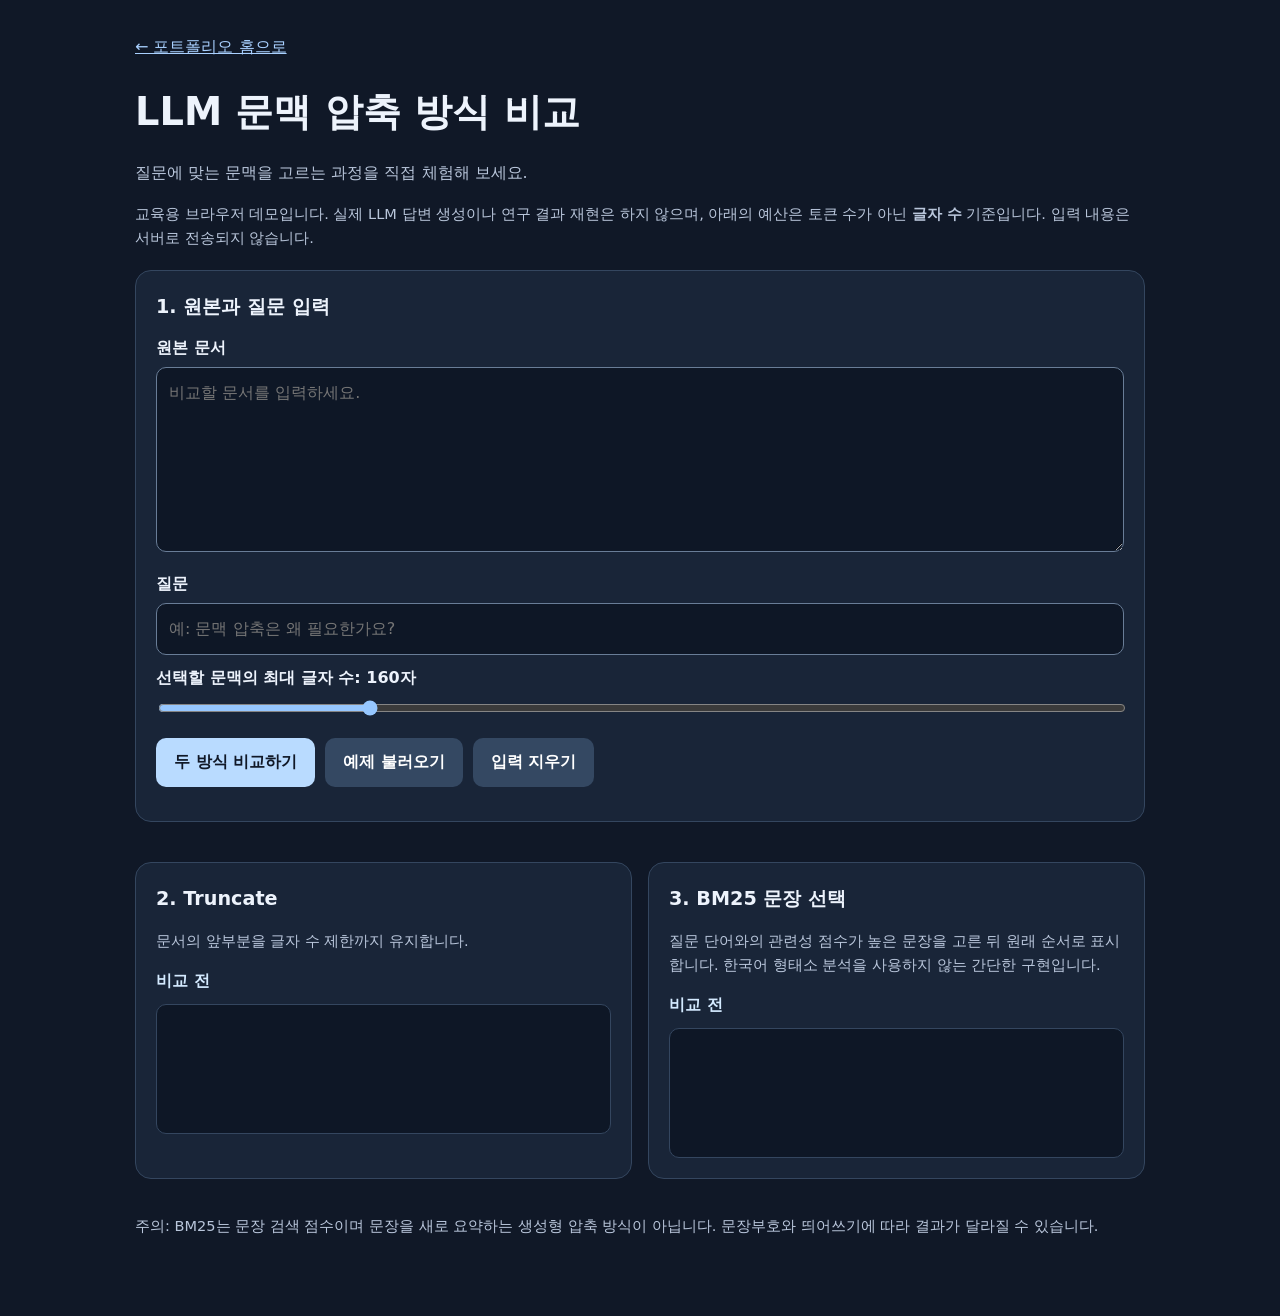
==== site/static/demo/index.html @ 57c864ce "fix: clear outdated compression results when input changes" ====
<!doctype html>
<html lang="ko">
<head>
  <meta charset="utf-8">
  <meta name="viewport" content="width=device-width, initial-scale=1">
  <meta name="description" content="Truncate와 BM25를 비교하는 문맥 선택 교육용 데모">
  <title>LLM 문맥 압축 데모 | My Portfolio</title>
  <style>
    :root {color-scheme:dark; font-family:system-ui,'Malgun Gothic',sans-serif; background:#101827; color:#edf3fc}
    * {box-sizing:border-box}
    body {margin:0; line-height:1.65}
    main {max-width:1050px; margin:auto; padding:34px 20px 64px}
    a {color:#a9d0ff}
    h1 {font-size:clamp(1.6rem,4vw,2.4rem); margin:20px 0 8px}
    h2 {font-size:1.2rem; margin:0 0 12px}
    .muted {color:#b9c6db}
    .panel {background:#192538; border:1px solid #34465f; border-radius:16px; padding:20px; margin:20px 0}
    .grid {display:grid; grid-template-columns:1fr 1fr; gap:16px}
    textarea,input[type=text] {width:100%; border:1px solid #697d97; background:#0e1726; color:#fff; border-radius:10px; padding:12px; font:inherit}
    textarea {min-height:185px; resize:vertical}
    label {display:block; font-weight:700; margin:10px 0 6px}
    input[type=range] {width:100%; accent-color:#96c7ff}
    button {background:#b9dbff; border:0; color:#101827; padding:11px 18px; border-radius:10px; font:inherit; font-weight:700; cursor:pointer}
    button.secondary {background:#344862; color:#fff}
    button:hover {filter:brightness(1.08)}
    :focus-visible {outline:3px solid #ffdb7b; outline-offset:3px}
    .actions {display:flex; flex-wrap:wrap; gap:10px; margin-top:14px}
    .result {white-space:pre-wrap; overflow-wrap:anywhere; background:#0e1726; border:1px solid #34465f; border-radius:10px; padding:14px; min-height:130px}
    .stats {font-weight:700; color:#d4eaff; margin-bottom:10px}
    .note {font-size:.91rem; color:#b9c6db}
    @media(max-width:720px) {.grid {grid-template-columns:1fr} main {padding:20px 14px 48px} .panel{padding:15px}}
  </style>
</head>
<body>
<main>
  <a href="../">← 포트폴리오 홈으로</a>
  <h1>LLM 문맥 압축 방식 비교</h1>
  <p class="muted">질문에 맞는 문맥을 고르는 과정을 직접 체험해 보세요.</p>
  <p class="note">교육용 브라우저 데모입니다. 실제 LLM 답변 생성이나 연구 결과 재현은 하지 않으며, 아래의 예산은 토큰 수가 아닌 <strong>글자 수</strong> 기준입니다. 입력 내용은 서버로 전송되지 않습니다.</p>
  <section class="panel" aria-labelledby="input-title">
    <h2 id="input-title">1. 원본과 질문 입력</h2>
    <label for="context">원본 문서</label>
    <textarea id="context" maxlength="20000" placeholder="비교할 문서를 입력하세요."></textarea>
    <label for="question">질문</label>
    <input id="question" type="text" maxlength="300" placeholder="예: 문맥 압축은 왜 필요한가요?">
    <label for="budget">선택할 문맥의 최대 글자 수: <output id="budget-value" for="budget">160</output>자</label>
    <input id="budget" type="range" min="40" max="600" step="20" value="160">
    <div class="actions">
      <button type="button" id="compare">두 방식 비교하기</button>
      <button type="button" id="example" class="secondary">예제 불러오기</button>
      <button type="button" id="clear" class="secondary">입력 지우기</button>
    </div>
    <p class="note" id="message" role="status" aria-live="polite"></p>
  </section>
  <section class="grid" aria-label="압축 결과 비교">
    <div class="panel">
      <h2>2. Truncate</h2>
      <p class="note">문서의 앞부분을 글자 수 제한까지 유지합니다.</p>
      <div id="truncate-stats" class="stats">비교 전</div>
      <div id="truncate-result" class="result" aria-live="polite"></div>
    </div>
    <div class="panel">
      <h2>3. BM25 문장 선택</h2>
      <p class="note">질문 단어와의 관련성 점수가 높은 문장을 고른 뒤 원래 순서로 표시합니다. 한국어 형태소 분석을 사용하지 않는 간단한 구현입니다.</p>
      <div id="bm25-stats" class="stats">비교 전</div>
      <div id="bm25-result" class="result" aria-live="polite"></div>
    </div>
  </section>
  <p class="note">주의: BM25는 문장 검색 점수이며 문장을 새로 요약하는 생성형 압축 방식이 아닙니다. 문장부호와 띄어쓰기에 따라 결과가 달라질 수 있습니다.</p>
</main>
<script>
'use strict';
const $ = id => document.getElementById(id);
const tokenize = text => text.toLowerCase().match(/[가-힣a-z0-9]+/g) || [];
const splitSentences = text => (text.match(/[^.!?\n]+[.!?]?/g) || []).map(x=>x.trim()).filter(Boolean);
function chooseBM25(text, question, budget) {
  const sentences = splitSentences(text);
  const qTerms = [...new Set(tokenize(question))];
  if (!sentences.length || !qTerms.length) return '';
  const docs = sentences.map(tokenize);
  const avg = docs.reduce((sum,t)=>sum+t.length,0)/docs.length || 1;
  const N = docs.length;
  const scored = docs.map((tokens,i)=>{
    let score=0;
    for (const term of qTerms) {
      const tf=tokens.filter(t=>t===term).length;
      if (!tf) continue;
      const df=docs.filter(d=>d.includes(term)).length;
      const idf=Math.log(1+(N-df+0.5)/(df+0.5));
      score += idf*(tf*2.5)/(tf+1.5*(0.25+0.75*tokens.length/avg));
    }
    return {i,score};
  }).sort((a,b)=>b.score-a.score || a.i-b.i);
  const selected=[];
  let used=0;
  for (const item of scored) {
    if (item.score<=0) break;
    const sentence=sentences[item.i];
    const extra=sentence.length+(selected.length?1:0);
    if (used+extra<=budget) {selected.push(item.i);used+=extra;}
  }
  return selected.sort((a,b)=>a-b).map(i=>sentences[i]).join(' ');
}
function updateResult(name, original, selected) {
  $(name+'-result').textContent=selected || '선택된 문장이 없습니다.';
  const reduction=original.length ? Math.round(100*(1-selected.length/original.length)) : 0;
  $(name+'-stats').textContent=`${original.length}자 → ${selected.length}자 · 길이 감소 ${reduction}%`;
}
$('budget').addEventListener('input',()=>{$('budget-value').textContent=$('budget').value;});
$('example').addEventListener('click',()=>{
  $('context').value='긴 문서를 언어 모델에 그대로 전달하면 입력 토큰이 많아집니다. 문맥 압축은 필요한 정보를 선별해 입력 길이를 줄이는 접근입니다. Truncate는 문서 앞부분부터 일정 길이까지만 유지합니다. 따라서 중요한 내용이 뒤에 있으면 누락될 수 있습니다. BM25는 질문의 단어와 문장 사이의 관련성을 계산하는 검색 기법입니다. BM25를 사용하면 질문과 가까운 문장을 우선 선택할 수 있습니다. 다만 질문의 의미를 깊게 이해하거나 답변 정확도를 보장하지는 않습니다.';
  $('question').value='BM25는 질문과 관련된 문장을 어떻게 선택하나요?';
  $('message').textContent='예제 문서를 불러왔습니다. 비교하기를 눌러주세요.';
});
$('clear').addEventListener('click',()=>{
  $('context').value='';$('question').value='';$('message').textContent='입력을 지웠습니다.';
  for(const name of ['truncate','bm25']) {$(name+'-result').textContent='';$(name+'-stats').textContent='비교 전';}
});
function invalidateResults() {
  for (const name of ['truncate', 'bm25']) {
    $(name + '-result').textContent = '';
    $(name + '-stats').textContent = '비교 전';
  }
  $('message').textContent = '입력 내용이 변경되었습니다. 다시 비교해 주세요.';
}

$('context').addEventListener('input', invalidateResults);
$('question').addEventListener('input', invalidateResults);

$('compare').addEventListener('click',()=>{
  const text=$('context').value.trim(), question=$('question').value.trim(), budget=Number($('budget').value);
  if(!text || !question) {$('message').textContent='문서와 질문을 모두 입력해 주세요.'; return;}
  const truncate=text.slice(0,budget);
  const bm25=chooseBM25(text,question,budget);
  updateResult('truncate',text,truncate);
  updateResult('bm25',text,bm25);
  $('message').textContent='비교가 완료됐습니다. 선택된 문맥의 내용과 길이를 확인하세요.';
});
</script>
</body>
</html>
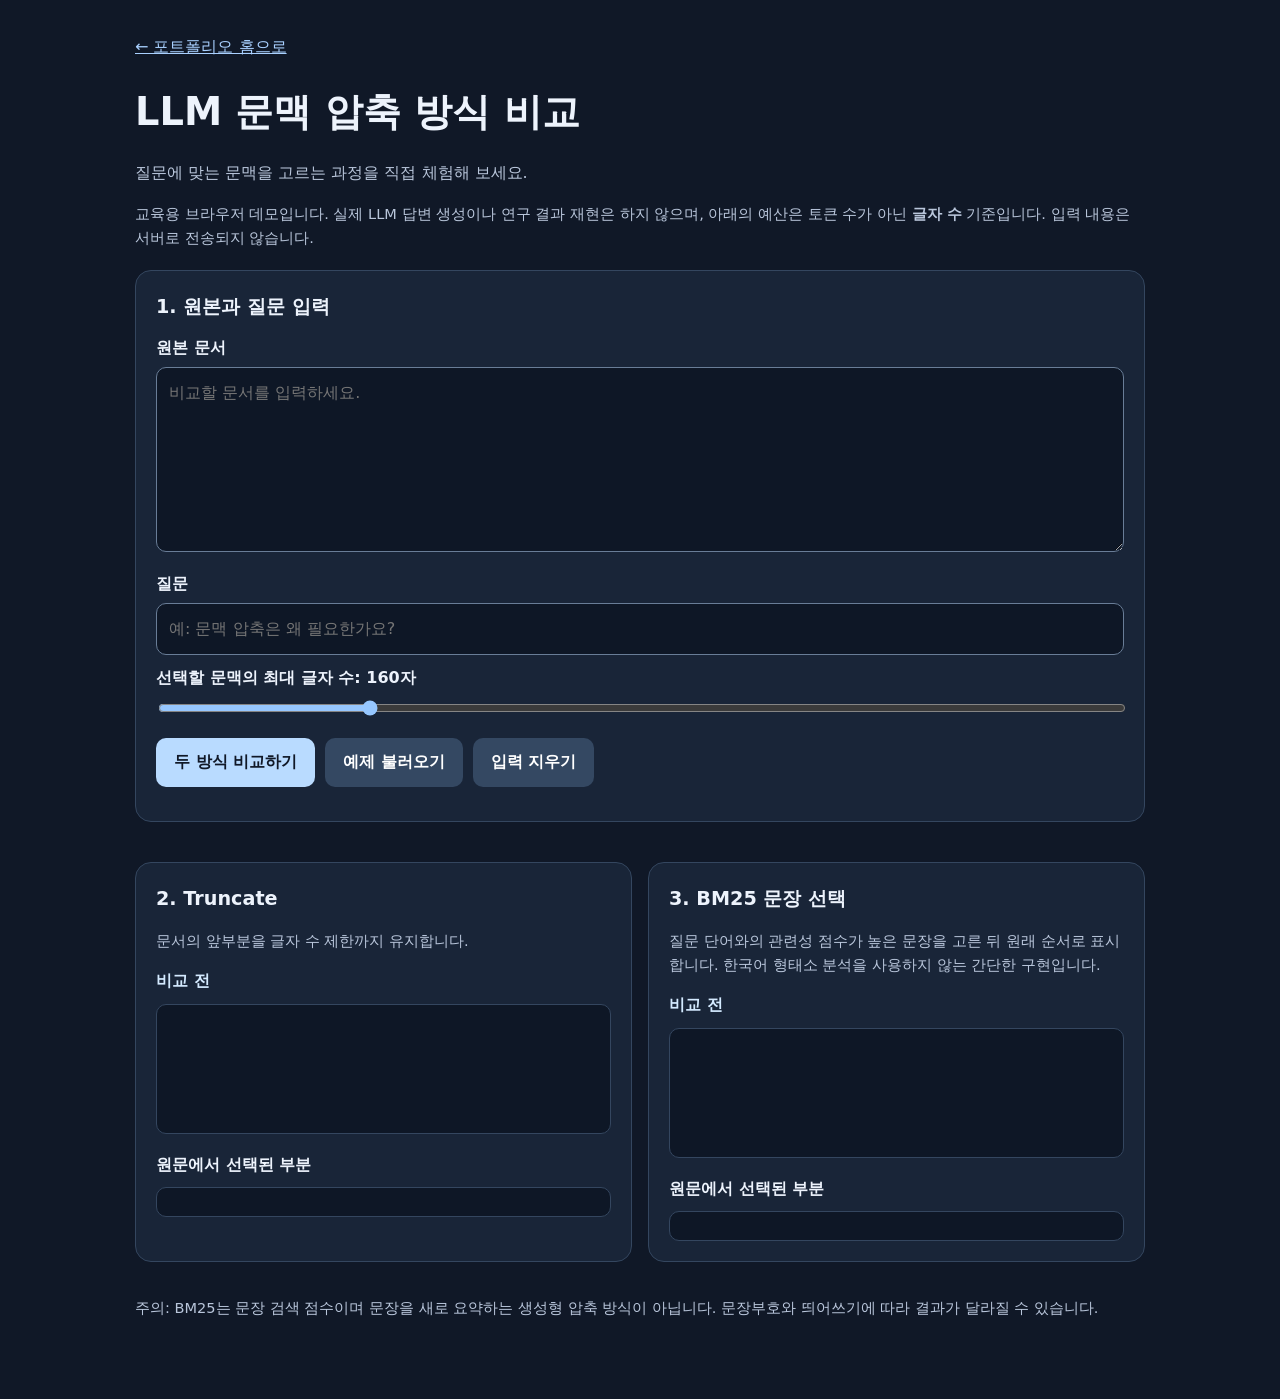
==== commit e40d8154: "feat: visualize selected passages in original context" ====
--- a/site/static/demo/index.html
+++ b/site/static/demo/index.html
@@ -26,6 +26,12 @@
     :focus-visible {outline:3px solid #ffdb7b; outline-offset:3px}
     .actions {display:flex; flex-wrap:wrap; gap:10px; margin-top:14px}
     .result {white-space:pre-wrap; overflow-wrap:anywhere; background:#0e1726; border:1px solid #34465f; border-radius:10px; padding:14px; min-height:130px}
+    .coverage-graph {margin:0 0 14px}
+    .coverage-track {height:12px; border-radius:999px; background:#344862; overflow:hidden}
+    .coverage-fill {height:100%; background:#96c7ff; border-radius:999px}
+    .preview-title {font-size:1rem; margin:18px 0 8px}
+    .source-preview {white-space:pre-wrap; overflow-wrap:anywhere; padding:14px; border:1px solid #34465f; border-radius:10px; background:#0e1726; font-size:.9rem}
+    .source-preview mark {background:#96c7ff; color:#101827; border-radius:3px}
     .stats {font-weight:700; color:#d4eaff; margin-bottom:10px}
     .note {font-size:.91rem; color:#b9c6db}
     @media(max-width:720px) {.grid {grid-template-columns:1fr} main {padding:20px 14px 48px} .panel{padding:15px}}
@@ -58,12 +64,16 @@
       <p class="note">문서의 앞부분을 글자 수 제한까지 유지합니다.</p>
       <div id="truncate-stats" class="stats">비교 전</div>
       <div id="truncate-result" class="result" aria-live="polite"></div>
+      <h3 class="preview-title">원문에서 선택된 부분</h3>
+      <div id="truncate-preview" class="source-preview"></div>
     </div>
     <div class="panel">
       <h2>3. BM25 문장 선택</h2>
       <p class="note">질문 단어와의 관련성 점수가 높은 문장을 고른 뒤 원래 순서로 표시합니다. 한국어 형태소 분석을 사용하지 않는 간단한 구현입니다.</p>
       <div id="bm25-stats" class="stats">비교 전</div>
       <div id="bm25-result" class="result" aria-live="polite"></div>
+      <h3 class="preview-title">원문에서 선택된 부분</h3>
+      <div id="bm25-preview" class="source-preview"></div>
     </div>
   </section>
   <p class="note">주의: BM25는 문장 검색 점수이며 문장을 새로 요약하는 생성형 압축 방식이 아닙니다. 문장부호와 띄어쓰기에 따라 결과가 달라질 수 있습니다.</p>
@@ -73,7 +83,9 @@
 const $ = id => document.getElementById(id);
 const tokenize = text => text.toLowerCase().match(/[가-힣a-z0-9]+/g) || [];
 const splitSentences = text => (text.match(/[^.!?\n]+[.!?]?/g) || []).map(x=>x.trim()).filter(Boolean);
+let bm25SelectedScores = [];
 function chooseBM25(text, question, budget) {
+  bm25SelectedScores = [];
   const sentences = splitSentences(text);
   const qTerms = [...new Set(tokenize(question))];
   if (!sentences.length || !qTerms.length) return '';
@@ -99,12 +111,124 @@
     const extra=sentence.length+(selected.length?1:0);
     if (used+extra<=budget) {selected.push(item.i);used+=extra;}
   }
+  bm25SelectedScores = selected.map(i => ({
+    index: i + 1,
+    score: scored.find(item => item.i === i).score
+  }));
   return selected.sort((a,b)=>a-b).map(i=>sentences[i]).join(' ');
 }
+function highlightQuestionTerms(container, text, question) {
+  const terms = new Set(tokenize(question));
+  container.textContent = '';
+
+  for (const part of text.split(/([가-힣a-z0-9]+)/gi)) {
+    if (!part) continue;
+
+    if (terms.has(part.toLowerCase())) {
+      const mark = document.createElement('mark');
+      mark.textContent = part;
+      mark.style.backgroundColor = '#fde68a';
+      mark.style.color = '#111827';
+      mark.style.borderRadius = '3px';
+      container.appendChild(mark);
+    } else {
+      container.appendChild(document.createTextNode(part));
+    }
+  }
+}
+function renderSourcePreview(name, original, selected) {
+  const container = $(name + '-preview');
+  container.textContent = '';
+
+  const ranges = [];
+
+  if (name === 'truncate') {
+    if (selected.length) ranges.push([0, selected.length]);
+  } else {
+    const selectedIndices = new Set(bm25SelectedScores.map(item => item.index - 1));
+    const regex = /[^.!?\n]+[.!?]?/g;
+    let match;
+    let sentenceIndex = 0;
+
+    while ((match = regex.exec(original)) !== null) {
+      const sentence = match[0].trim();
+      if (!sentence) continue;
+
+      if (selectedIndices.has(sentenceIndex)) {
+        const start = match.index + match[0].indexOf(sentence);
+        ranges.push([start, start + sentence.length]);
+      }
+      sentenceIndex++;
+    }
+  }
+
+  let position = 0;
+  for (const [start, end] of ranges) {
+    container.appendChild(document.createTextNode(original.slice(position, start)));
+
+    const mark = document.createElement('mark');
+    mark.textContent = original.slice(start, end);
+    container.appendChild(mark);
+
+    position = end;
+  }
+
+  container.appendChild(document.createTextNode(original.slice(position)));
+}
 function updateResult(name, original, selected) {
-  $(name+'-result').textContent=selected || '선택된 문장이 없습니다.';
+  if (name === 'bm25' && selected) {
+    highlightQuestionTerms($(name+'-result'), selected, $('question').value);
+
+    const scoreInfo = document.createElement('div');
+    scoreInfo.style.marginTop = '16px';
+    scoreInfo.style.fontSize = '0.85em';
+    scoreInfo.style.color = '#b8cbe5';
+
+    const scores = [...bm25SelectedScores].sort((a, b) => b.score - a.score);
+    scoreInfo.textContent = '선택 문장별 BM25 점수 (높은 순): ' +
+      scores.map(item =>
+        `원문 ${item.index}번째 문장 ${item.score.toFixed(3)}점`
+      ).join(' / ');
+
+    $(name+'-result').appendChild(scoreInfo);
+  } else {
+  $(name+'-result').textContent=selected || (name === 'bm25' ? '질문과 일치하는 단어가 없어 문장을 선택하지 못했거나, 선택 가능한 문장이 글자 수 제한을 초과했습니다. 질문 또는 글자 수 제한을 조정해 주세요.' : '선택된 문장이 없습니다.');
+  }
   const reduction=original.length ? Math.round(100*(1-selected.length/original.length)) : 0;
-  $(name+'-stats').textContent=`${original.length}자 → ${selected.length}자 · 길이 감소 ${reduction}%`;
+  const questionTerms = new Set(tokenize($('question').value));
+  const selectedTerms = new Set(tokenize(selected));
+  const matchedCount = [...questionTerms].filter(term => selectedTerms.has(term)).length;
+  $(name+'-stats').textContent =
+    `${original.length}자 → ${selected.length}자 · 길이 감소 ${reduction}% · 질문 일치 단어 ${matchedCount}/${questionTerms.size}개`;
+
+  const coverage = questionTerms.size ? Math.round(100 * matchedCount / questionTerms.size) : 0;
+  const graph = document.createElement('div');
+  graph.className = 'coverage-graph';
+
+  const track = document.createElement('div');
+  track.className = 'coverage-track';
+  track.setAttribute('role', 'progressbar');
+  track.setAttribute('aria-label', '질문 일치 단어 비율');
+  track.setAttribute('aria-valuemin', '0');
+  track.setAttribute('aria-valuemax', '100');
+  track.setAttribute('aria-valuenow', String(coverage));
+
+  const fill = document.createElement('div');
+  fill.className = 'coverage-fill';
+  fill.style.width = coverage + '%';
+  track.appendChild(fill);
+
+  const label = document.createElement('div');
+  label.className = 'note';
+  label.textContent = `질문 일치율 ${coverage}%`;
+
+  graph.appendChild(track);
+  graph.appendChild(label);
+
+  const stats = $(name+'-stats');
+  const oldGraph = stats.parentElement.querySelector('.coverage-graph');
+  if (oldGraph) oldGraph.remove();
+  stats.insertAdjacentElement('afterend', graph);
 }
 $('budget').addEventListener('input',()=>{$('budget-value').textContent=$('budget').value;});
 $('example').addEventListener('click',()=>{
@@ -114,12 +238,21 @@
 });
 $('clear').addEventListener('click',()=>{
   $('context').value='';$('question').value='';$('message').textContent='입력을 지웠습니다.';
-  for(const name of ['truncate','bm25']) {$(name+'-result').textContent='';$(name+'-stats').textContent='비교 전';}
+  for(const name of ['truncate','bm25']) {
+    $(name+'-result').textContent='';
+    $(name+'-stats').textContent='비교 전';
+    const graph = $(name+'-stats').parentElement.querySelector('.coverage-graph');
+    if (graph) graph.remove();
+    $(name + '-preview').textContent = '';
+  }
 });
 function invalidateResults() {
   for (const name of ['truncate', 'bm25']) {
     $(name + '-result').textContent = '';
     $(name + '-stats').textContent = '비교 전';
+    const graph = $(name + '-stats').parentElement.querySelector('.coverage-graph');
+    if (graph) graph.remove();
+    $(name + '-preview').textContent = '';
   }
   $('message').textContent = '입력 내용이 변경되었습니다. 다시 비교해 주세요.';
 }
@@ -134,6 +267,8 @@
   const bm25=chooseBM25(text,question,budget);
   updateResult('truncate',text,truncate);
   updateResult('bm25',text,bm25);
+  renderSourcePreview('truncate', text, truncate);
+  renderSourcePreview('bm25', text, bm25);
   $('message').textContent='비교가 완료됐습니다. 선택된 문맥의 내용과 길이를 확인하세요.';
 });
 </script>
